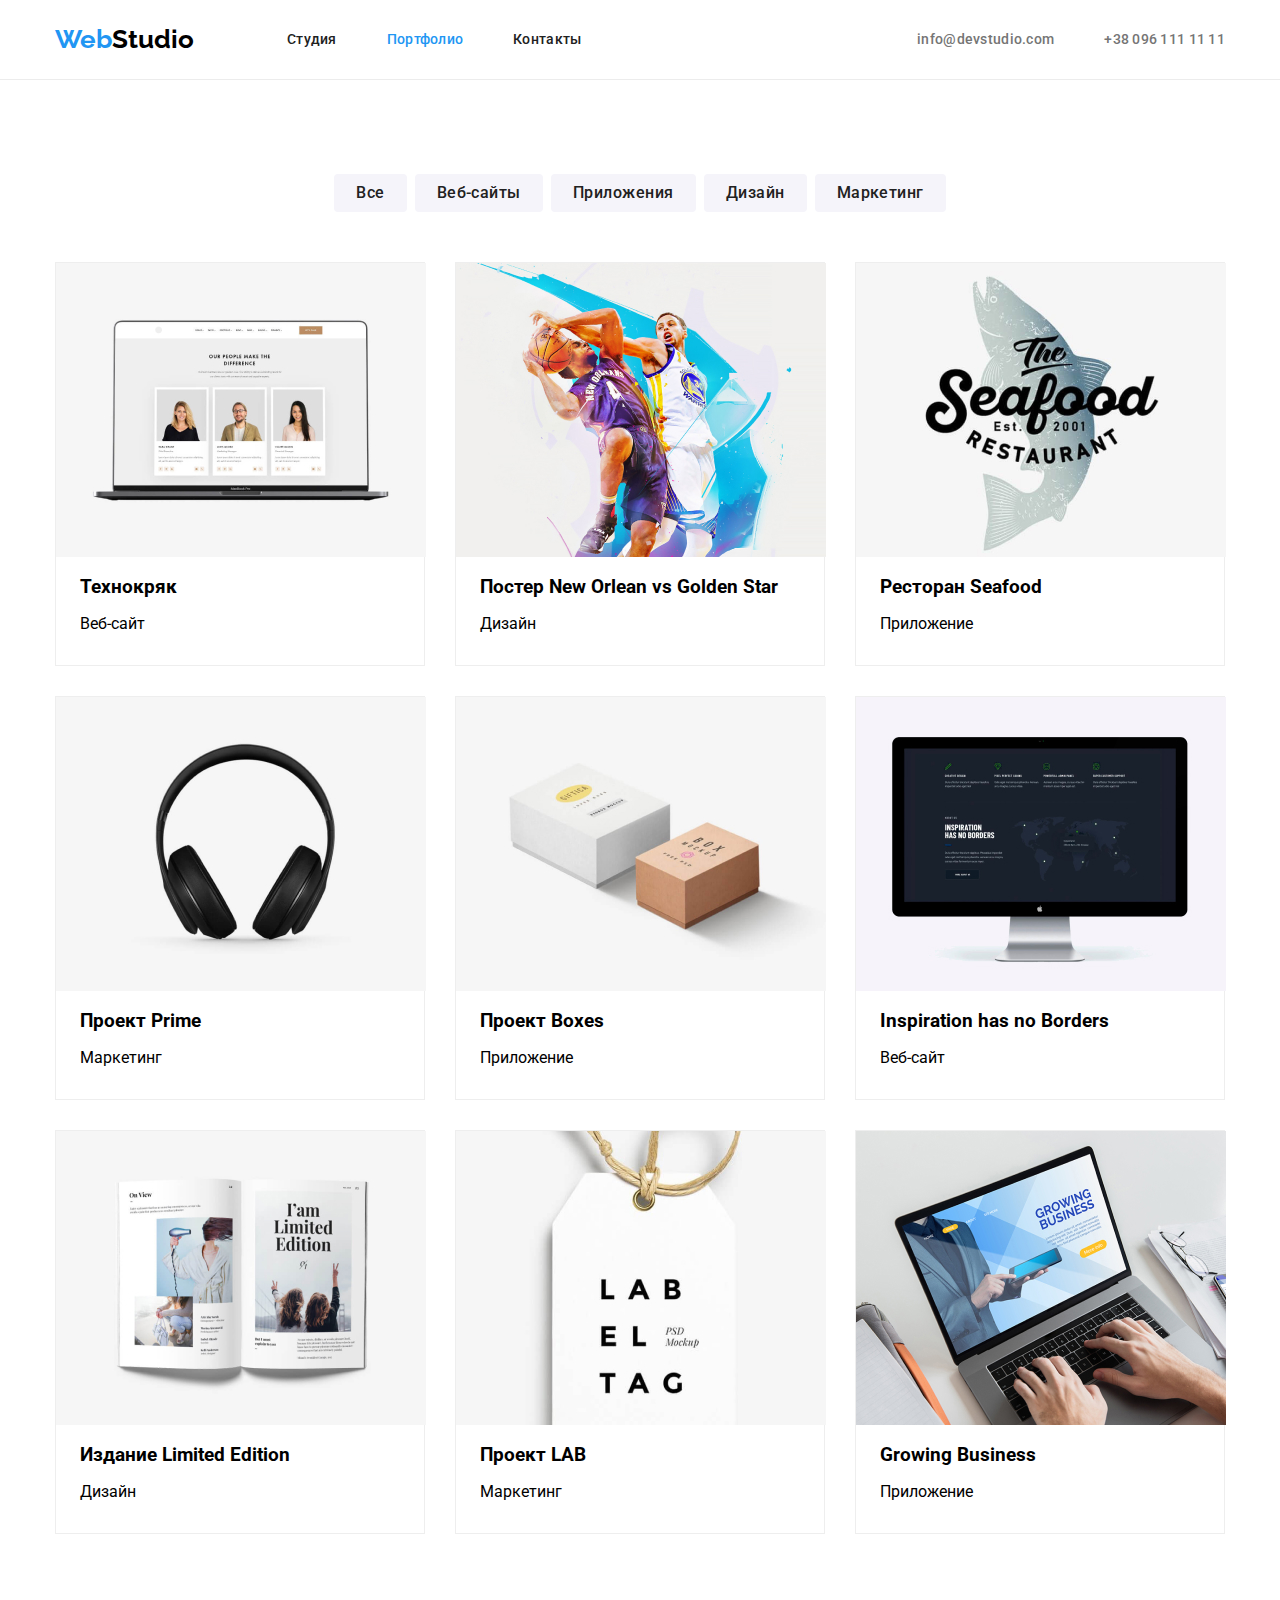
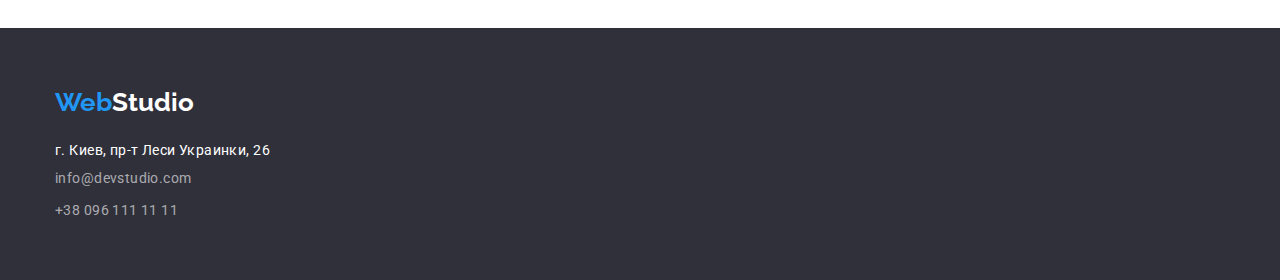
==== portfolio.html @ 2dadd62e "clone rep #3" ====
<!DOCTYPE html>
<html lang="en">
<head>
  <meta charset="UTF-8">
  <meta name="viewport" content="width=device-width, initial-scale=1.0">
  <title>WebStudio</title>
  <link rel="stylesheet" href="https://cdnjs.cloudflare.com/ajax/libs/modern-normalize/1.0.0/modern-normalize.min.css ">
  <link rel="stylesheet" href="./css/styles.css">
  <link rel="preconnect" href="https://fonts.gstatic.com">
  <link href="https://fonts.googleapis.com/css2?family=Raleway:wght@400;700&family=Roboto:wght@400;500;700;900&display=swap"
    rel="stylesheet">
</head>
<body>
<!--Шапка-->
<header class="header">
  <div class="container">
    <a lang="en" href="./index.html" class="logo"><span class="logo-web">Web</span>Studio</a>
    <nav>
      <ul class="site-nav">
        <li class="item"><a href="./index.html" class=" link-hed link">Студия</a></li>
        <li class="item"><a href="./portfolio.html" class="link active">Портфолио</a></li>
        <li class="item"><a href="./index.html" class=" link-hed link">Контакты</a></li>
      </ul>
    </nav>
    <a href="mailto:info@devstudio.com" class="link mail-link">info@devstudio.com</a>
    <a href="tel:+380961111111" class="link">+38 096 111 11 11</a>
  </div>
</header>
<main>
  <section class="product">
    <div class="container">
      <h2 class="visual-hidden">Фильтр</h2>
      <ul class="container-ul">
        <li class="container-li">
          <button type="button" class="button portfolio secondary primari">Все</button>
        </li>
        <li class="container-li">
          <button type="button" class="button portfolio secondary primari">Веб-сайты</button>
        </li>
        <li class="container-li">
          <button type="button" class="button portfolio secondary primari">Приложения</button>
        </li>
        <li class="container-li">
          <button type="button" class="button portfolio secondary primari">Дизайн</button>
        </li>
        <li class="container-li">
          <button type="button" class="button portfolio secondary primari">Маркетинг</button>
        </li>
      </ul>
    </div>
    <div class="container">
      <h2 class="visual-hidden">Проекты</h2>
        <ul class="progect">
          <li class="progect-li" >
            <img class="img" src="./images/project1.jpg" alt="Фото проекта веб-сайта" width="370">
            <div class="product-div">
              <h3 class="product-h">Технокряк</h3>
              <p class="product-p">Веб-сайт</p>
            </div>
          </li>
          <li class="progect-li" >
            <img class="img" src="./images/project2.jpg" alt="Фото проекта дизайна" width="370">
            <div class="product-div">
              <h3 class="product-h">Постер New Orlean vs Golden Star</h3>
              <p class="product-p">Дизайн</p>
            </div>
          </li>
          <li class="progect-li" >
            <img class="img" src="./images/project3.jpg" alt="Фото проекта приложения" width="370">
           <div class="product-div">
              <h3 class="product-h">Ресторан Seafood</h3>
              <p class="product-p">Приложение</p>
           </div>
          </li>
          <li class="progect-li" >
            <img class="img" src="./images/project4.jpg" alt="Фото проекта маркетинга" width="370">
            <div class="product-div">
              <h3 class="product-h">Проект Prime</h3>
              <p class="product-p">Маркетинг</p>
            </div>
          </li>
          <li class="progect-li" >
            <img class="img" src="./images/project5.jpg" alt="Фото проекта приложения" width="370">
            <div class="product-div">
              <h3 class="product-h">Проект Boxes</h3>
              <p class="product-p">Приложение</p>
            </div>
          </li>
          <li class="progect-li" >
            <img class="img" src="./images/project6.jpg" alt="Фото проекта веб-сайта" width="370">
            <div class="product-div">
              <h3 class="product-h">Inspiration has no Borders</h3>
              <p class="product-p">Веб-сайт</p>
            </div>
          </li>
          <li class="progect-li" >
            <img class="img" src="./images/project7.jpg" alt="Фото проекта дизайна" width="370">
            <div class="product-div">
              <h3 class="product-h">Издание Limited Edition</h3>
              <p class="product-p">Дизайн</p>
            </div>
          </li>
          <li class="progect-li" >
            <img class="img" src="./images/project8.jpg" alt="Фото проекта маркетинга" width="370">
            <div class="product-div">
              <h3 class="product-h">Проект LAB</h3>
              <p class="product-p">Маркетинг</p>
            </div>
          </li>
          <li class="progect-li" >
            <img class="img" src="./images/project9.jpg" alt="Фото проекта приложения" width="370">
            <div class="product-div">
              <h3 class="product-h">Growing Business</h3>
              <p class="product-p">Приложение</p>
            </div>
          </li>   
        </ul>
    </div>
  </section>
</main>
<!--Подвал-->
<footer class="footer">
  <div class="container">
    <a lang="en" href="./index.html" class="container-logo "><span class="logo-web">Web</span>Studio</a>
    <div class="adress-blok">
      <adress class="foot-adress adress-item">г. Киев, пр-т Леси Украинки, 26</adress>
      <a class="foot-link adress-item" href="mailto:info@devstudio.com">info@devstudio.com</a>
      <a class="foot-link adress-item" href="tel:+380961111111">+38 096 111 11 11</a>
    </div>
  </div>
</footer>
</body>
</html>
---- css/styles.css ----
:root {
  --primeri-text-color: #757575;
  --title-text-color: #212121;
  --accent-color: #2196f3;
  --white-color: #ffffff;
  --dark-color: #000000;
  --batton-background-color: #f5f4fa;
}
body {
  font-family: roboto;
  font-style: normal;
  font-weight: normal;
  background: var(--white-color);
  color: var(--dark-color);
}
ul,
h1,
h2,
h3,
h4,
p,
a {
  margin: 0;
  padding: 0;
  list-style: none;
  text-decoration: none;
}
.visual-hidden {
  position: absolute;
  clip: rect(0 0 0 0);
  width: 1px;
  height: 1px;
  margin: -1px;
}
.container {
  width: 1200px;
  margin: 0 auto;
  padding: 0 15px;
}

/* Шапка */
.header {
  border-bottom: 1px solid #ececec;
}
.header > .container {
  display: flex;
  align-items: center;
}
.logo {
  margin-right: 93px;
  font-family: Raleway;
  font-weight: bold;
  font-size: 26px;
  line-height: 1.1;
  color: var(--dark-color);
}
.logo-web {
  color: var(--accent-color);
}

/* Навигация */

.site-nav {
  display: flex;
}
.site-nav > .item:not(:last-child) {
  margin-right: 50px;
}
.site-nav .link:hover,
.site-nav .link:focus {
  color: var(--accent-color);
}
.link {
  display: block;
  padding: 32px 0;
  font-weight: 500;
  font-size: 14px;
  line-height: 1.1;
  letter-spacing: 0.02em;
  color: var(--primeri-text-color);
}
.link-hed {
  color: var(--title-text-color);
}

.header .link:focus,
.header .link:hover {
  color: var(--accent-color);
}
.site-nav .active {
  color: var(--accent-color);
}
.mail-link {
  margin-left: auto;
  margin-right: 50px;
}

/* Герой */

.hero {
  text-align: center;
  padding-top: 200px;
  padding-bottom: 200px;

  background-color: #2f303a;
}
.hero-title {
  margin: auto;
  margin-bottom: 30px;
  width: 696px;
  height: 120px;

  text-transform: uppercase;
  font-weight: 900;
  font-size: 44px;
  line-height: 1.3;
  text-align: center;
  letter-spacing: 0.06em;
  color: var(--white-color);
}

/* button */

.button.index {
  padding: 0;
  width: 200px;
  height: 50px;
  left: 700px;
  top: 430px;
  font-weight: bold;
  font-size: 16px;
  line-height: 1.8;
  letter-spacing: 0.06em;
  background-color: var(--accent-color);
  color: var(--white-color);
  border-radius: 4px;
  border: 0;
  /* border-color: var(--accent-color); */
  cursor: pointer;
}
.button.portfolio {
  padding: 6px 22px;
  font-weight: 500;
  font-size: 16px;
  line-height: 1.6;
  text-align: center;
  letter-spacing: 0.03em;
  color: var(--title-text-color);
  background-color: var(--batton-background-color);
  border-radius: 4px;
  border: 0;
  cursor: pointer;
}
.button.primari:hover,
.button.primari:focus {
  color: var(--white-color);
  background-color: var(--accent-color);
  border-radius: 4px;
}

/* Особенности */

.feature {
  padding-bottom: 94px;
  padding-top: 94px;
}
.feature-li {
  display: inline-block;
  width: 270px;
  height: 101px;
  left: 215px;
  top: 774px;
}
.feature .head {
  margin-bottom: 10px;
  font-weight: bold;
  font-size: 14px;
  line-height: 1.1;
  letter-spacing: 0.03em;
  text-transform: uppercase;
  color: var(--title-text-color);
}
.feature .text {
  font-size: 14px;
  line-height: 1.7;
  letter-spacing: 0.03em;
  color: var(--primeri-text-color);
}

/* Чем мы занимаемся */

.images {
  padding-bottom: 94px;
}
.image-ul {
  display: flex;
  flex-wrap: wrap;
  justify-content: space-between;
}
.image-ul > .images-li:not(:last-child) {
  margin-right: 30px;
}
.image-ul > .images-li:nth-child(3n) {
  margin-right: 0;
}
.images-title,
.team-title {
  margin-bottom: 50px;
  height: 42px;
  font-weight: bold;
  font-size: 36px;
  line-height: 1.1;
  text-align: center;
  letter-spacing: 0.03em;
  color: var(--title-text-color);
}
.img {
  display: block;
}

/* Наша команда */

.team {
  padding-top: 94px;
  padding-bottom: 94px;
  background-color: var(--batton-background-color);
}
.team-ul {
  display: flex;
  flex-wrap: wrap;
  justify-content: space-between;
}
.team-ul > .time-list:not(:last-child) {
  margin-right: 30px;
}
.team-ul > .time-list:nth-child(4n) {
  margin-right: 0;
}
.time-list {
  height: 368px;
  text-align: center;
  background-color: #ffffff;
  border-radius: 0px 0px 4px 4px;
}
.head {
  display: block;
  margin-top: 30px;
  margin-bottom: 10px;
}
.team .head {
  font-weight: 500;
  font-size: 16px;
  line-height: 1.2;
  /* text-align: center; */
  letter-spacing: 0.03em;
  color: var(--title-text-color);
}
.team .text {
  font-size: 16px;
  line-height: 1.18;
  /* text-align: center; */
  letter-spacing: 0.03em;
  color: var(--primeri-text-color);
}

/* Подвал */

.footer {
  padding-top: 60px;
  padding-bottom: 60px;
  background-color: #2f303a;
}
.container-logo {
  display: block;
  width: 145px;
  height: 31px;
  margin-bottom: 20px;
  font-family: Raleway;
  font-weight: bold;
  font-size: 26px;
  line-height: 1.1;
  color: var(--white-color);
}
.adress-blok {
  display: flex;
  flex-direction: column;
  width: 231px;
  height: 81px;
}
.adress-item {
  display: block;
  min-height: 23px;
}
.adress-blok > .adress-item:not(:last-child) {
  margin-bottom: 9px;
}
.foot-adress {
  font-size: 14px;
  line-height: 1.7;
  letter-spacing: 0.03em;
  color: var(--white-color);
}
.foot-link {
  font-weight: normal;
  font-style: normal;
  font-size: 14px;
  line-height: 1.1;
  letter-spacing: 0.03em;
  color: rgba(255, 255, 255, 0.6);
}
.footer .foot-link:hover,
.footer .foot-link:focus {
  color: var(--accent-color);
}

/* Фильтра */

.container-ul {
  display: flex;
  flex-wrap: wrap;
  justify-content: center;
  padding-bottom: 50px;
}
.container-ul > .container-li:not(:last-child) {
  margin-right: 8px;
}
.container-ul > .container-li:nth-child(5n) {
  margin-right: 0;
}

/* Проекты */

.product {
  padding-top: 94px;
  padding-bottom: 94px;
}
.progect {
  display: flex;
  flex-wrap: wrap;
  /* margin-right: -30px;
  margin-bottom: -30px; */
}
.progect-li {
  margin-right: 30px;
  margin-bottom: 30px;
  flex-basis: calc(100% / 3 - 60px);
  box-sizing: border-box;
  width: 370px;
  height: 404px;
  left: 215px;
  top: 330px;
  background: #ffffff;
  border: 1px solid #eeeeee;
}
.progect-li:nth-child(3n) {
  margin-right: 0;
}
.progect-li:nth-last-child(-n + 3) {
  margin-bottom: 0;
}
.progect .head {
  font-weight: bold;
  font-size: 18px;
  line-height: 2;
  letter-spacing: 0.06em;
  color: var(--title-text-color);
}
.progect .text {
  font-size: 16px;
  line-height: 1.8;
  letter-spacing: 0.03em;
  color: var(--primeri-text-color);
}
.product-div {
  padding-top: 20px;
  padding-left: 24px;
  padding-right: 24px;
  padding-bottom: 20px;
}
.product-h {
  width: 322px;
  height: 38px;
}
.product-p {
  width: 322px;
  height: 32px;
}
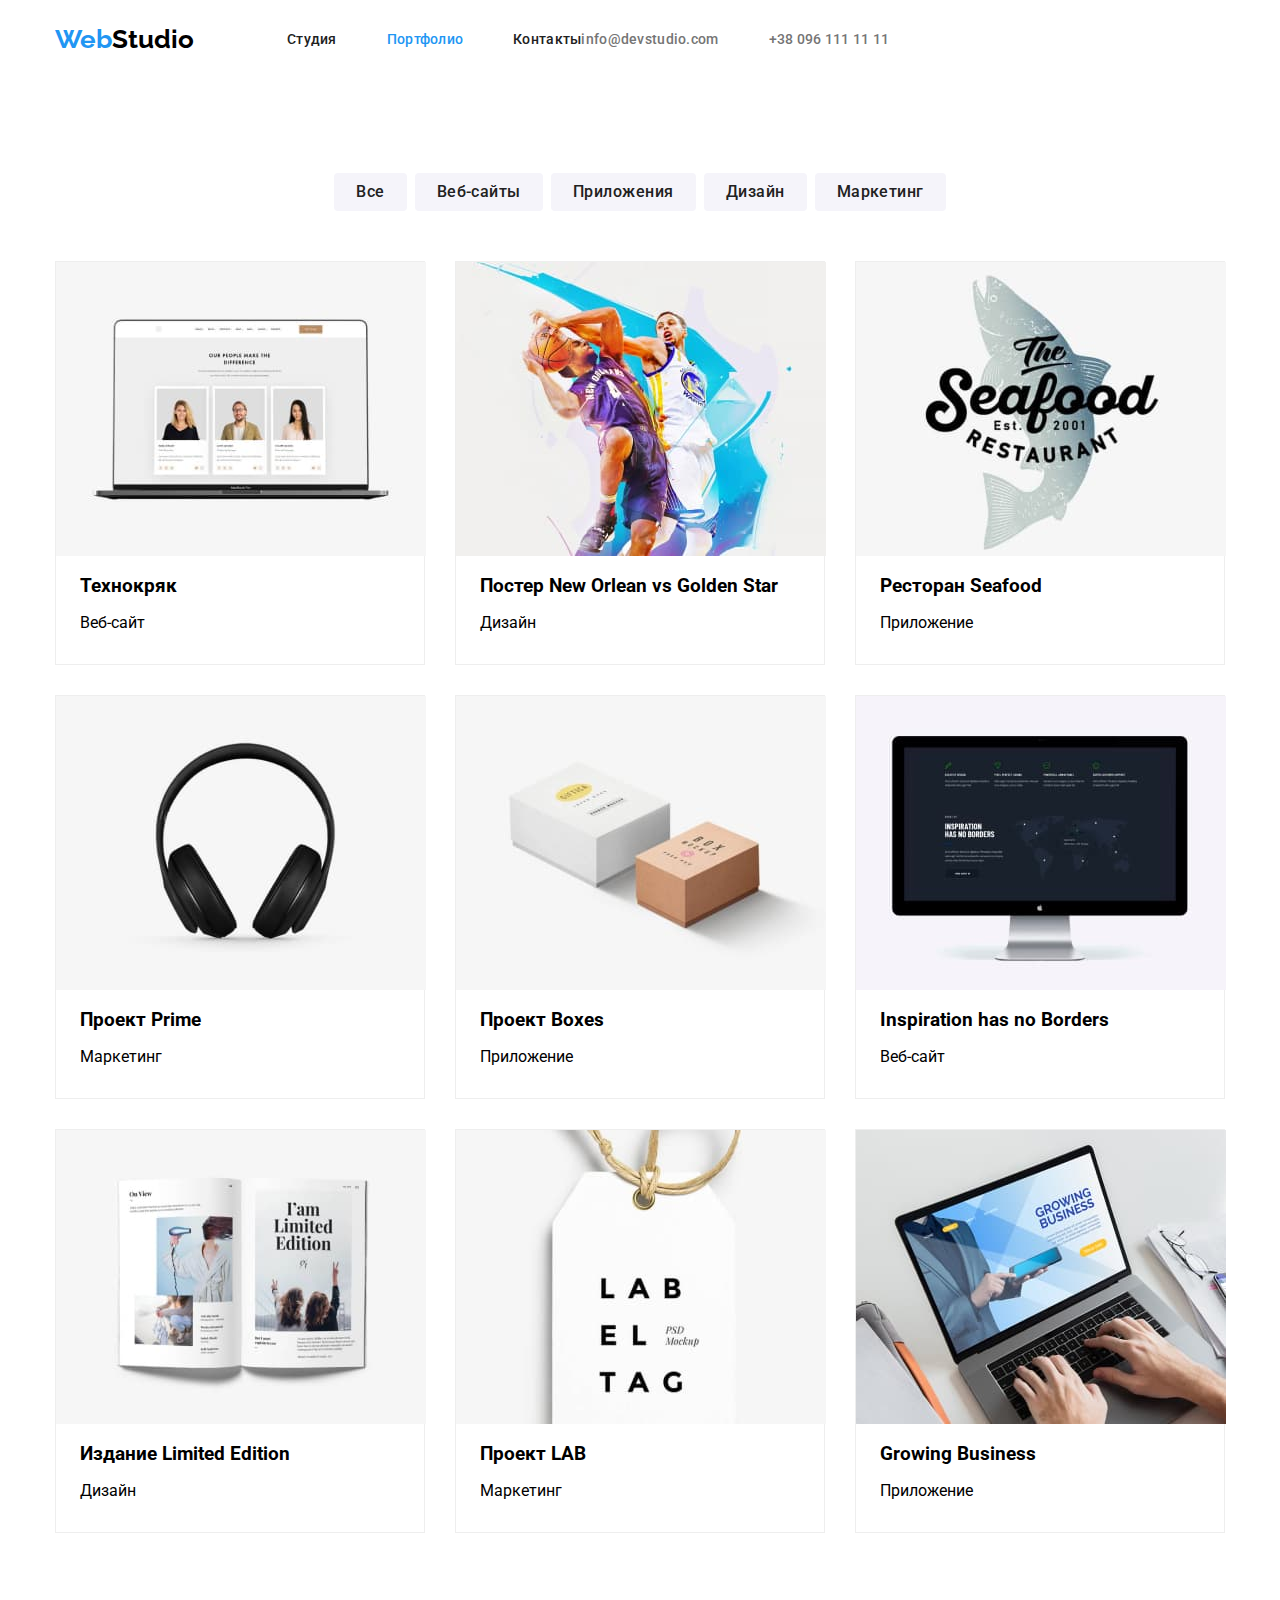
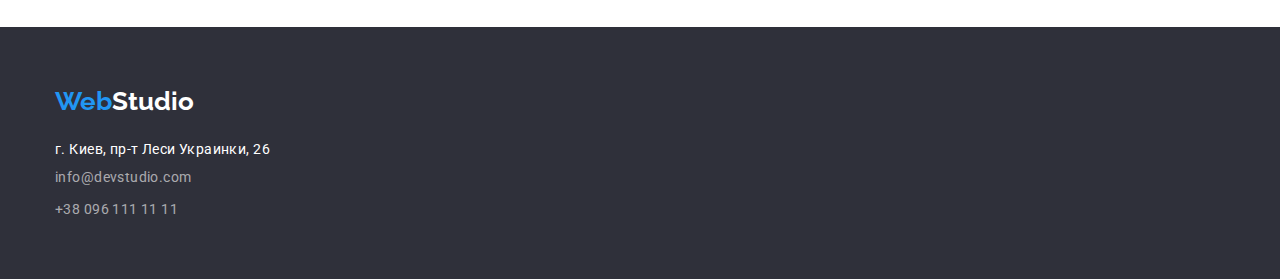
==== commit be37f6f5: "verstka 21;29 24-12" ====
--- a/portfolio.html
+++ b/portfolio.html
@@ -51,63 +51,63 @@
     <div class="container">
       <h2 class="visual-hidden">Проекты</h2>
         <ul class="progect">
-          <li class="progect-li" >
+          <li tabindex="0" class="progect-li" >
             <img class="img" src="./images/project1.jpg" alt="Фото проекта веб-сайта" width="370">
             <div class="product-div">
               <h3 class="product-h">Технокряк</h3>
               <p class="product-p">Веб-сайт</p>
             </div>
           </li>
-          <li class="progect-li" >
+          <li tabindex="0" class="progect-li" >
             <img class="img" src="./images/project2.jpg" alt="Фото проекта дизайна" width="370">
             <div class="product-div">
               <h3 class="product-h">Постер New Orlean vs Golden Star</h3>
               <p class="product-p">Дизайн</p>
             </div>
           </li>
-          <li class="progect-li" >
+          <li tabindex="0" class="progect-li" >
             <img class="img" src="./images/project3.jpg" alt="Фото проекта приложения" width="370">
            <div class="product-div">
               <h3 class="product-h">Ресторан Seafood</h3>
               <p class="product-p">Приложение</p>
            </div>
           </li>
-          <li class="progect-li" >
+          <li tabindex="0" class="progect-li" >
             <img class="img" src="./images/project4.jpg" alt="Фото проекта маркетинга" width="370">
             <div class="product-div">
               <h3 class="product-h">Проект Prime</h3>
               <p class="product-p">Маркетинг</p>
             </div>
           </li>
-          <li class="progect-li" >
+          <li tabindex="0" class="progect-li" >
             <img class="img" src="./images/project5.jpg" alt="Фото проекта приложения" width="370">
             <div class="product-div">
               <h3 class="product-h">Проект Boxes</h3>
               <p class="product-p">Приложение</p>
             </div>
           </li>
-          <li class="progect-li" >
+          <li tabindex="0" class="progect-li" >
             <img class="img" src="./images/project6.jpg" alt="Фото проекта веб-сайта" width="370">
             <div class="product-div">
               <h3 class="product-h">Inspiration has no Borders</h3>
               <p class="product-p">Веб-сайт</p>
             </div>
           </li>
-          <li class="progect-li" >
+          <li tabindex="0" class="progect-li" >
             <img class="img" src="./images/project7.jpg" alt="Фото проекта дизайна" width="370">
             <div class="product-div">
               <h3 class="product-h">Издание Limited Edition</h3>
               <p class="product-p">Дизайн</p>
             </div>
           </li>
-          <li class="progect-li" >
+          <li tabindex="0" class="progect-li" >
             <img class="img" src="./images/project8.jpg" alt="Фото проекта маркетинга" width="370">
             <div class="product-div">
               <h3 class="product-h">Проект LAB</h3>
               <p class="product-p">Маркетинг</p>
             </div>
           </li>
-          <li class="progect-li" >
+          <li tabindex="0" class="progect-li" >
             <img class="img" src="./images/project9.jpg" alt="Фото проекта приложения" width="370">
             <div class="product-div">
               <h3 class="product-h">Growing Business</h3>
--- a/css/styles.css
+++ b/css/styles.css
@@ -40,7 +40,7 @@
 
 /* Шапка */
 .header {
-  border-bottom: 1px solid #ececec;
+  /* border-bottom: 1px solid #ececec; */
 }
 .header > .container {
   display: flex;
@@ -82,7 +82,6 @@
 .link-hed {
   color: var(--title-text-color);
 }
-
 .header .link:focus,
 .header .link:hover {
   color: var(--accent-color);
@@ -91,9 +90,46 @@
   color: var(--accent-color);
 }
 .mail-link {
+  /* margin-left: auto; */
+  margin-right: 50px;
+}
+.mail-svg {
+  display: block;
+  width: 16px;
+  height: 12px;
+  margin-right: 10px;
   margin-left: auto;
-  margin-right: 50px;
-}
+  fill: currentColor;
+}
+.tel-svg {
+  display: block;
+  width: 10px;
+  height: 16px;
+  margin-right: 10px;
+  fill: currentColor;
+}
+/* .mail-svg::before {
+  content: "";
+  display: inline-block;
+  height: 12px;
+  width: 16px;
+  margin-right: 10px;
+  margin-bottom: -1px;
+  background-repeat: no-repeat;
+  background-position: center;
+  background-image: url(../images/mail.svg);
+}
+.tel-svg::before {
+  content: "";
+  display: inline-block;
+  height: 16px;
+  width: 10px;
+  margin-right: 10px;
+  margin-bottom: -2px;
+  background-repeat: no-repeat;
+  background-position: center;
+  background-image: url(../images/smartphone.svg);
+} */
 
 /* Герой */
 
@@ -101,8 +137,15 @@
   text-align: center;
   padding-top: 200px;
   padding-bottom: 200px;
-
-  background-color: #2f303a;
+  background-size: 1600px 600px;
+  background-repeat: no-repeat;
+  background-position: center;
+  background-image: linear-gradient(
+      to right,
+      rgba(47, 48, 58, 0.4),
+      rgba(47, 48, 58, 0.4)
+    ),
+    url(../images/hover.jpg);
 }
 .hero-title {
   margin: auto;
@@ -164,14 +207,15 @@
   padding-bottom: 94px;
   padding-top: 94px;
 }
-.feature-li {
-  display: inline-block;
-  width: 270px;
-  height: 101px;
-  left: 215px;
-  top: 774px;
-}
-.feature .head {
+.feature-ul {
+  display: flex;
+}
+.feature-li:not(:last-child) {
+  margin-right: 30px;
+}
+.feature-head {
+  display: block;
+  height: 16px;
   margin-bottom: 10px;
   font-weight: bold;
   font-size: 14px;
@@ -180,12 +224,23 @@
   text-transform: uppercase;
   color: var(--title-text-color);
 }
-.feature .text {
+.feature-text {
+  display: block;
+  height: 75px;
   font-size: 14px;
   line-height: 1.7;
   letter-spacing: 0.03em;
   color: var(--primeri-text-color);
 }
+.feature-svg {
+  display: block;
+  width: 270px;
+  height: 120px;
+  padding: 25px 100px;
+  margin-bottom: 30px;
+  border-radius: 4px;
+  background: var(--batton-background-color);
+}
 
 /* Чем мы занимаемся */
 
@@ -203,6 +258,7 @@
 .image-ul > .images-li:nth-child(3n) {
   margin-right: 0;
 }
+.client-title,
 .images-title,
 .team-title {
   margin-bottom: 50px;
@@ -223,7 +279,14 @@
 .team {
   padding-top: 94px;
   padding-bottom: 94px;
-  background-color: var(--batton-background-color);
+  background-size: 1600px 648px;
+  background-repeat: no-repeat;
+  background-position: center;
+  background-image: linear-gradient(
+    to right,
+    var(--batton-background-color),
+    var(--batton-background-color)
+  );
 }
 .team-ul {
   display: flex;
@@ -241,6 +304,8 @@
   text-align: center;
   background-color: #ffffff;
   border-radius: 0px 0px 4px 4px;
+  box-shadow: 0px 1px 3px rgba(0, 0, 0, 0.12), 0px 1px 1px rgba(0, 0, 0, 0.14),
+    0px 2px 1px rgba(0, 0, 0, 0.2);
 }
 .head {
   display: block;
@@ -268,8 +333,12 @@
 .footer {
   padding-top: 60px;
   padding-bottom: 60px;
-  background-color: #2f303a;
-}
+  background-size: 1600px 600px;
+  background-repeat: no-repeat;
+  background-position: center;
+  background-image: linear-gradient(to right, #2f303a, #2f303a);
+}
+
 .container-logo {
   display: block;
   width: 145px;
@@ -358,6 +427,13 @@
 .progect-li:nth-last-child(-n + 3) {
   margin-bottom: 0;
 }
+.progect-li:hover,
+.progect-li:focus {
+  border: 1px solid #eeeeee;
+
+  box-shadow: 0px 1px 1px rgba(0, 0, 0, 0.12), 0px 4px 4px rgba(0, 0, 0, 0.06),
+    1px 4px 6px rgba(0, 0, 0, 0.16);
+}
 .progect .head {
   font-weight: bold;
   font-size: 18px;
@@ -385,3 +461,39 @@
   width: 322px;
   height: 32px;
 }
+
+/* Постоянные клиенты  */
+
+.client {
+  padding-top: 94px;
+  padding-bottom: 94px;
+}
+.client-title {
+  margin-bottom: 50px;
+}
+.client-ul {
+  display: flex;
+  flex-direction: row;
+}
+.client-li:not(:last-child) {
+  margin-right: 30px;
+}
+.client-button {
+  display: flex;
+  width: 170px;
+  height: 90px;
+  padding: 20px 45px;
+  color: #afb1b8;
+  background-color: transparent;
+  border: 1px solid #afb1b8;
+  border-radius: 4px;
+  cursor: pointer;
+}
+.client-button:hover,
+.client-button:focus {
+  color: var(--accent-color);
+  border-color: var(--accent-color);
+}
+.client-svg {
+  fill: currentColor;
+}
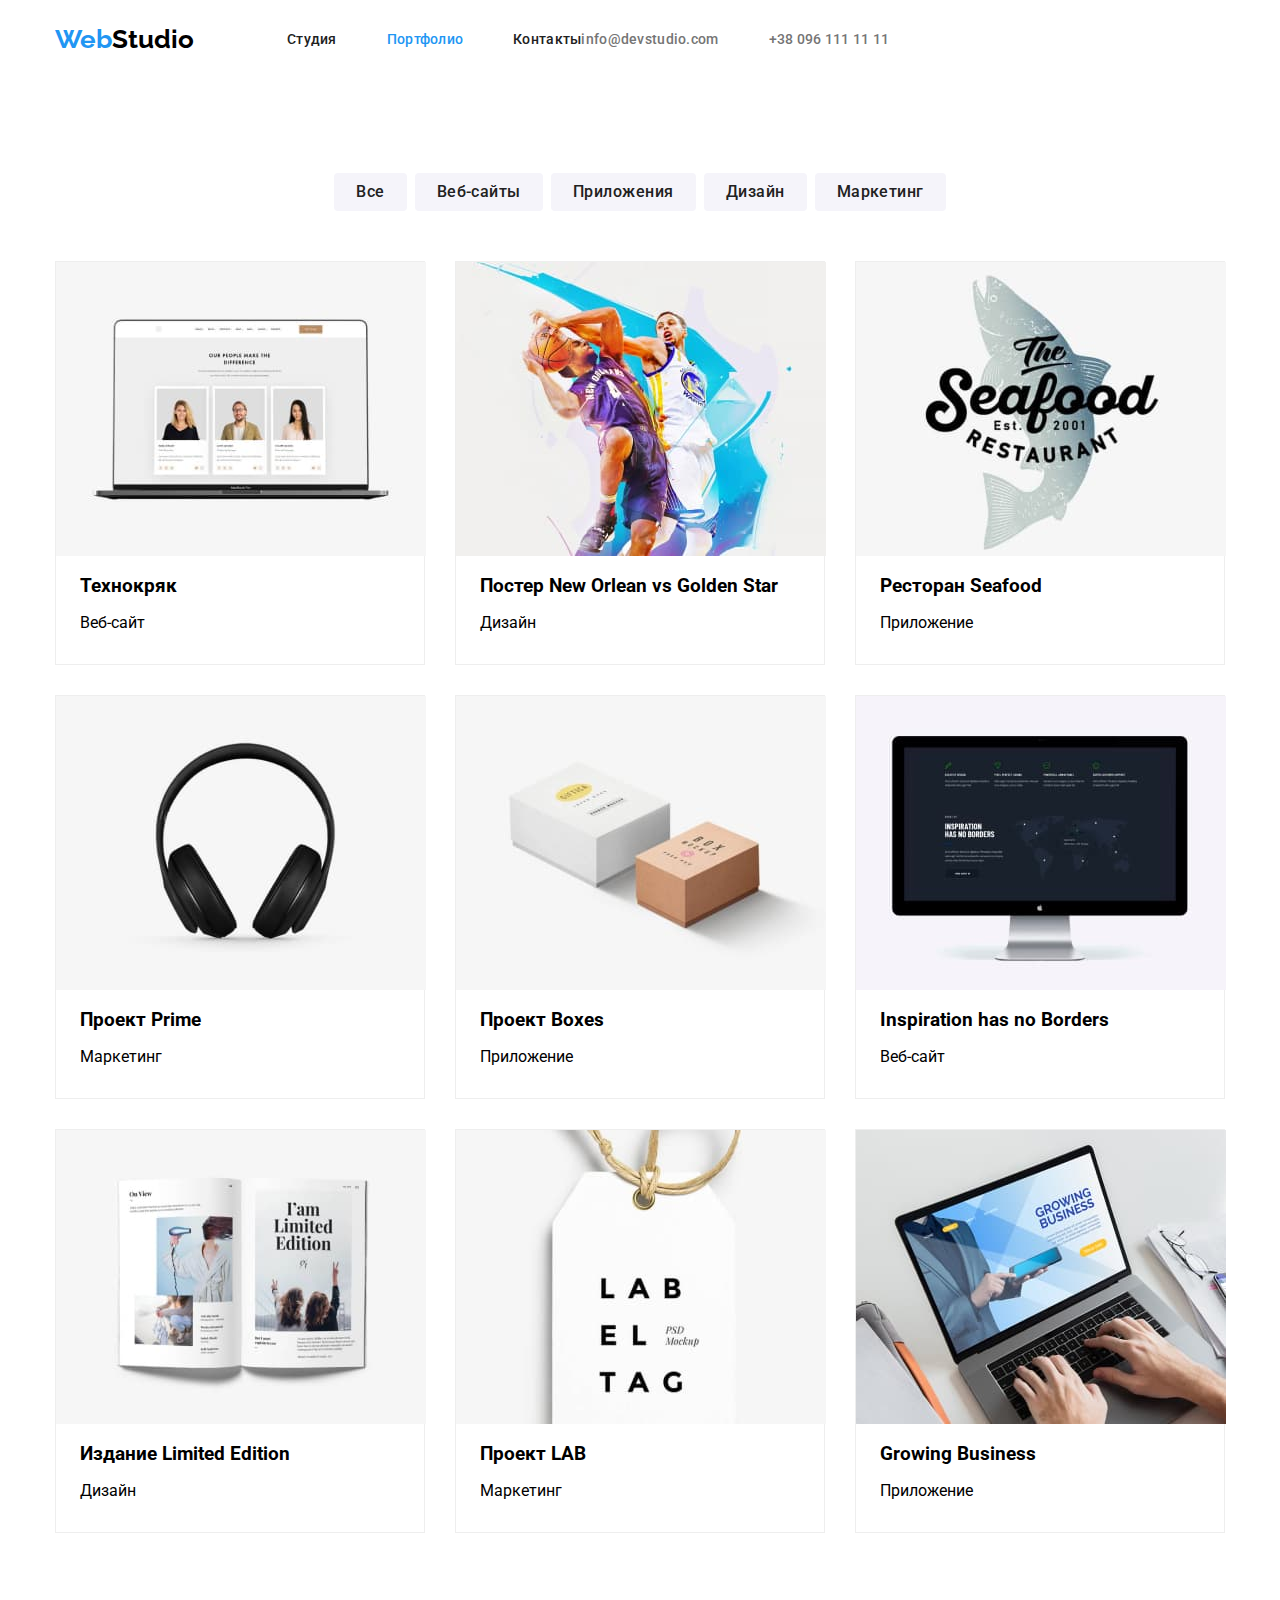
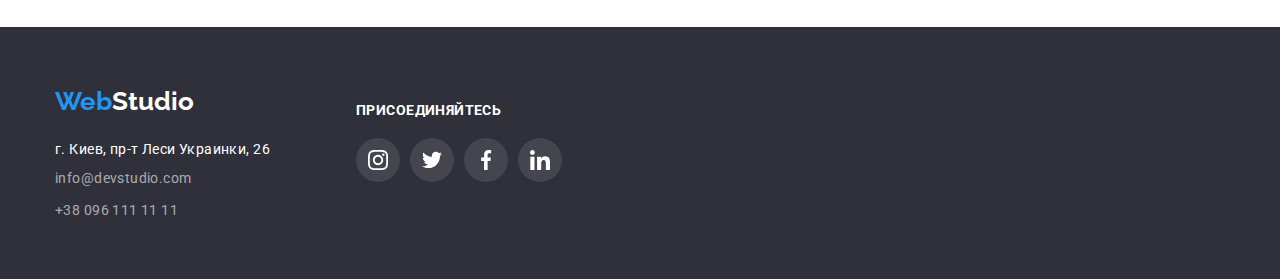
==== commit 58d17cf6: "verstca 25-12" ====
--- a/portfolio.html
+++ b/portfolio.html
@@ -121,12 +121,39 @@
 <!--Подвал-->
 <footer class="footer">
   <div class="container">
-    <a lang="en" href="./index.html" class="container-logo "><span class="logo-web">Web</span>Studio</a>
-    <div class="adress-blok">
-      <adress class="foot-adress adress-item">г. Киев, пр-т Леси Украинки, 26</adress>
-      <a class="foot-link adress-item" href="mailto:info@devstudio.com">info@devstudio.com</a>
-      <a class="foot-link adress-item" href="tel:+380961111111">+38 096 111 11 11</a>
-    </div>
+    <ul class="footer-ul">
+      <li class="futer-adress-li">
+        <a lang="en" href="./index.html" class="container-logo "><span class="logo-web">Web</span>Studio</a>
+        <div class="footer-div">
+          <adress class="foot-adress adress-item">г. Киев, пр-т Леси Украинки, 26</adress>
+          <a class="foot-link adress-item" href="mailto:info@devstudio.com">info@devstudio.com</a>
+          <a class="foot-link adress-item" href="tel:+380961111111">+38 096 111 11 11</a>
+        </div>
+      </li>
+      <li class="footer-li">
+        <h4 class="footer-h">присоединяйтесь</h4>
+        <button class="footer-button">
+          <svg class="footer-svg">
+            <use href="./images/sprite.svg#icon-instagram"></use>
+          </svg>
+        </button>
+        <button class="footer-button">
+          <svg class="footer-svg">
+            <use href="./images/sprite.svg#icon-twitter"></use>
+          </svg>
+        </button>
+        <button class="footer-button">
+          <svg class="footer-svg">
+            <use href="./images/sprite.svg#icon-facebook"></use>
+          </svg>
+        </button>
+        <button class="footer-button">
+          <svg class="footer-svg">
+            <use href="./images/sprite.svg#icon-linkedin"></use>
+          </svg>
+        </button>
+      </li>
+    </ul>
   </div>
 </footer>
 </body>
--- a/css/styles.css
+++ b/css/styles.css
@@ -5,6 +5,7 @@
   --white-color: #ffffff;
   --dark-color: #000000;
   --batton-background-color: #f5f4fa;
+  --social-link-button: #afb1b8;
 }
 body {
   font-family: roboto;
@@ -279,7 +280,7 @@
 .team {
   padding-top: 94px;
   padding-bottom: 94px;
-  background-size: 1600px 648px;
+  background-size: 1600px 708px;
   background-repeat: no-repeat;
   background-position: center;
   background-image: linear-gradient(
@@ -300,7 +301,7 @@
   margin-right: 0;
 }
 .time-list {
-  height: 368px;
+  height: 428px;
   text-align: center;
   background-color: #ffffff;
   border-radius: 0px 0px 4px 4px;
@@ -327,60 +328,34 @@
   letter-spacing: 0.03em;
   color: var(--primeri-text-color);
 }
-
+.team-div {
+  display: flex;
+  flex-direction: row;
+  justify-content: center;
+  padding-top: 16px;
+}
+
+.team-button {
+  display: flex;
+  padding: 0;
+  border: none;
+  width: 44px;
+  height: 44px;
+  padding: 12px;
+  cursor: pointer;
+  border-radius: 50%;
+  fill: var(--social-link-button);
+  background-color: transparent;
+}
+.team-button:not(:last-child) {
+  margin-right: 10px;
+}
+.team-button:hover,
+.team-button:focus {
+  fill: var(--white-color);
+  background-color: var(--accent-color);
+}
 /* Подвал */
-
-.footer {
-  padding-top: 60px;
-  padding-bottom: 60px;
-  background-size: 1600px 600px;
-  background-repeat: no-repeat;
-  background-position: center;
-  background-image: linear-gradient(to right, #2f303a, #2f303a);
-}
-
-.container-logo {
-  display: block;
-  width: 145px;
-  height: 31px;
-  margin-bottom: 20px;
-  font-family: Raleway;
-  font-weight: bold;
-  font-size: 26px;
-  line-height: 1.1;
-  color: var(--white-color);
-}
-.adress-blok {
-  display: flex;
-  flex-direction: column;
-  width: 231px;
-  height: 81px;
-}
-.adress-item {
-  display: block;
-  min-height: 23px;
-}
-.adress-blok > .adress-item:not(:last-child) {
-  margin-bottom: 9px;
-}
-.foot-adress {
-  font-size: 14px;
-  line-height: 1.7;
-  letter-spacing: 0.03em;
-  color: var(--white-color);
-}
-.foot-link {
-  font-weight: normal;
-  font-style: normal;
-  font-size: 14px;
-  line-height: 1.1;
-  letter-spacing: 0.03em;
-  color: rgba(255, 255, 255, 0.6);
-}
-.footer .foot-link:hover,
-.footer .foot-link:focus {
-  color: var(--accent-color);
-}
 
 /* Фильтра */
 
@@ -406,8 +381,6 @@
 .progect {
   display: flex;
   flex-wrap: wrap;
-  /* margin-right: -30px;
-  margin-bottom: -30px; */
 }
 .progect-li {
   margin-right: 30px;
@@ -497,3 +470,102 @@
 .client-svg {
   fill: currentColor;
 }
+
+/* FOOOTER */
+
+.footer {
+  padding-top: 60px;
+  padding-bottom: 60px;
+  background-size: 1600px;
+  background-repeat: no-repeat;
+  background-position: center;
+  background-image: linear-gradient(to right, #2f303a, #2f303a);
+}
+.container-logo {
+  display: block;
+  width: 145px;
+  height: 31px;
+  margin-bottom: 20px;
+  font-family: Raleway;
+  font-weight: bold;
+  font-size: 26px;
+  line-height: 1.1;
+  color: var(--white-color);
+}
+.footer-div {
+  width: 231px;
+  height: 81px;
+}
+.adress-item {
+  display: block;
+  min-height: 23px;
+}
+.adress-item:not(:last-child) {
+  margin-bottom: 9px;
+}
+.foot-link {
+  font-weight: normal;
+  font-style: normal;
+  font-size: 14px;
+  line-height: 1.1;
+  letter-spacing: 0.03em;
+  color: rgba(255, 255, 255, 0.6);
+}
+.footer .foot-link:hover,
+.footer .foot-link:focus {
+  color: var(--accent-color);
+}
+.foot-adress {
+  font-size: 14px;
+  line-height: 1.7;
+  letter-spacing: 0.03em;
+  color: var(--white-color);
+}
+.footer-h {
+  padding-right: 40px;
+  padding-bottom: 20px;
+  font-style: normal;
+  font-weight: bold;
+  font-size: 14px;
+  line-height: 16px;
+  letter-spacing: 0.03em;
+  text-transform: uppercase;
+  color: #ffffff;
+}
+.footer-div {
+  width: 231px;
+  height: 81px;
+}
+.footer-ul {
+  display: flex;
+}
+.footer-li {
+  display: flex;
+  flex-direction: row;
+  flex-wrap: wrap;
+  width: 206px;
+  height: 80px;
+  margin-top: 15px;
+}
+.futer-adress-li {
+  margin-right: 70px;
+}
+.footer-button {
+  display: flex;
+  padding: 0;
+  border: none;
+  width: 44px;
+  height: 44px;
+  padding: 12px;
+  cursor: pointer;
+  border-radius: 50%;
+  fill: var(--white-color);
+  background-color: rgba(255, 255, 255, 0.1);
+}
+.footer-button:not(:last-child) {
+  margin-right: 10px;
+}
+.footer-button:hover,
+.footer-button:focus {
+  background-color: var(--accent-color);
+}
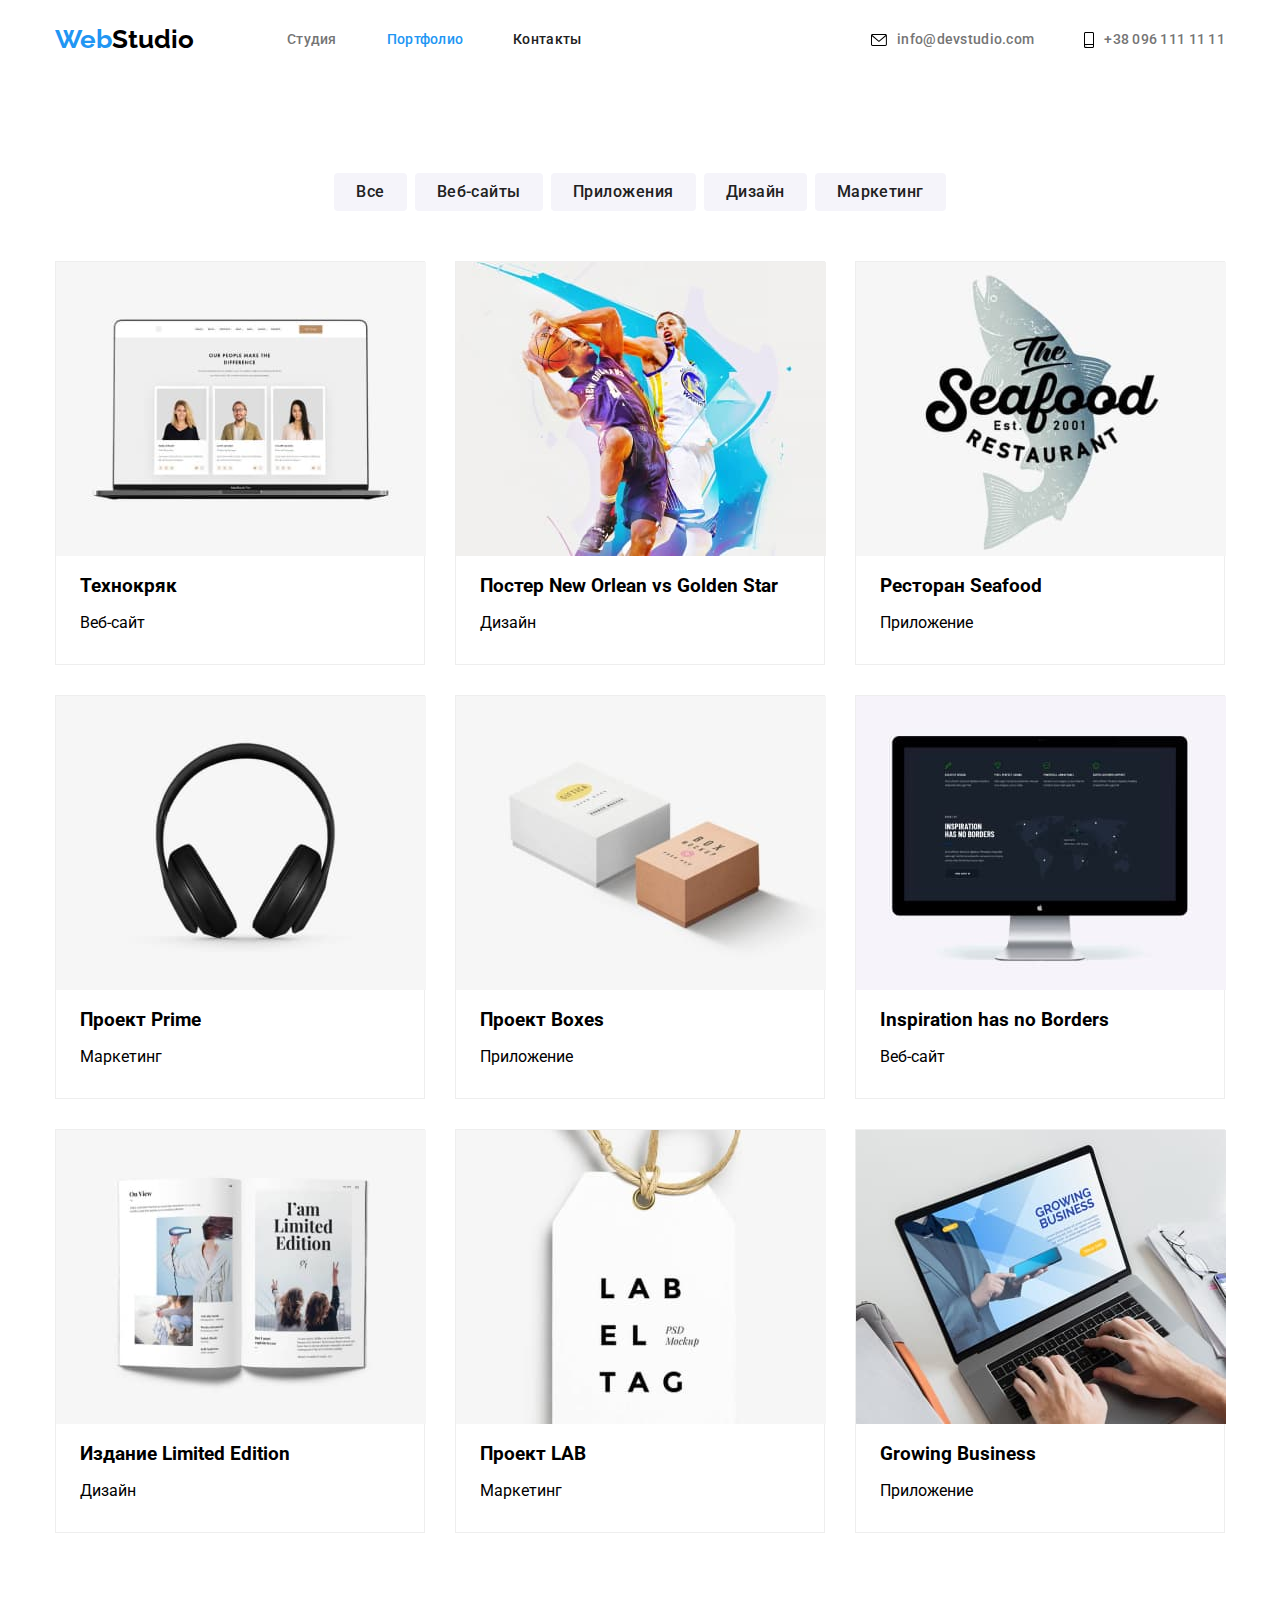
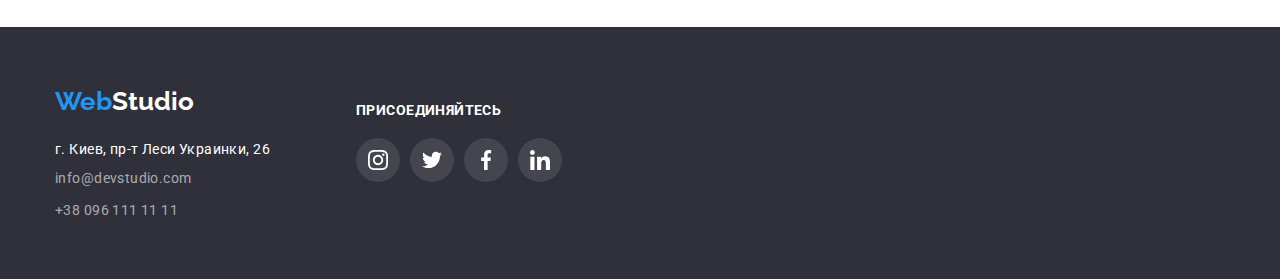
==== commit 1a50fe4a: "madifi and cliar code" ====
--- a/portfolio.html
+++ b/portfolio.html
@@ -11,18 +11,23 @@
     rel="stylesheet">
 </head>
 <body>
-<!--Шапка-->
 <header class="header">
   <div class="container">
     <a lang="en" href="./index.html" class="logo"><span class="logo-web">Web</span>Studio</a>
     <nav>
       <ul class="site-nav">
-        <li class="item"><a href="./index.html" class=" link-hed link">Студия</a></li>
-        <li class="item"><a href="./portfolio.html" class="link active">Портфолио</a></li>
-        <li class="item"><a href="./index.html" class=" link-hed link">Контакты</a></li>
+        <li class="item"><a href="./index.html" class="link ">Студия</a></li>
+        <li class="item"><a href="./portfolio.html" class="link-hed link active">Портфолио</a></li>
+        <li class="item"><a href="./index.html" class="link-hed link">Контакты</a></li>
       </ul>
     </nav>
+    <svg class="mail-svg">
+      <use href="./images/sprite.svg#icon-mail"></use>
+    </svg>
     <a href="mailto:info@devstudio.com" class="link mail-link">info@devstudio.com</a>
+    <svg class="tel-svg">
+      <use href="./images/sprite.svg#icon-smartphone"></use>
+    </svg>
     <a href="tel:+380961111111" class="link">+38 096 111 11 11</a>
   </div>
 </header>
@@ -118,7 +123,6 @@
     </div>
   </section>
 </main>
-<!--Подвал-->
 <footer class="footer">
   <div class="container">
     <ul class="footer-ul">
--- a/css/styles.css
+++ b/css/styles.css
@@ -40,9 +40,9 @@
 }
 
 /* Шапка */
-.header {
-  /* border-bottom: 1px solid #ececec; */
-}
+/* .header {
+  border-bottom: 1px solid #ececec;
+} */
 .header > .container {
   display: flex;
   align-items: center;
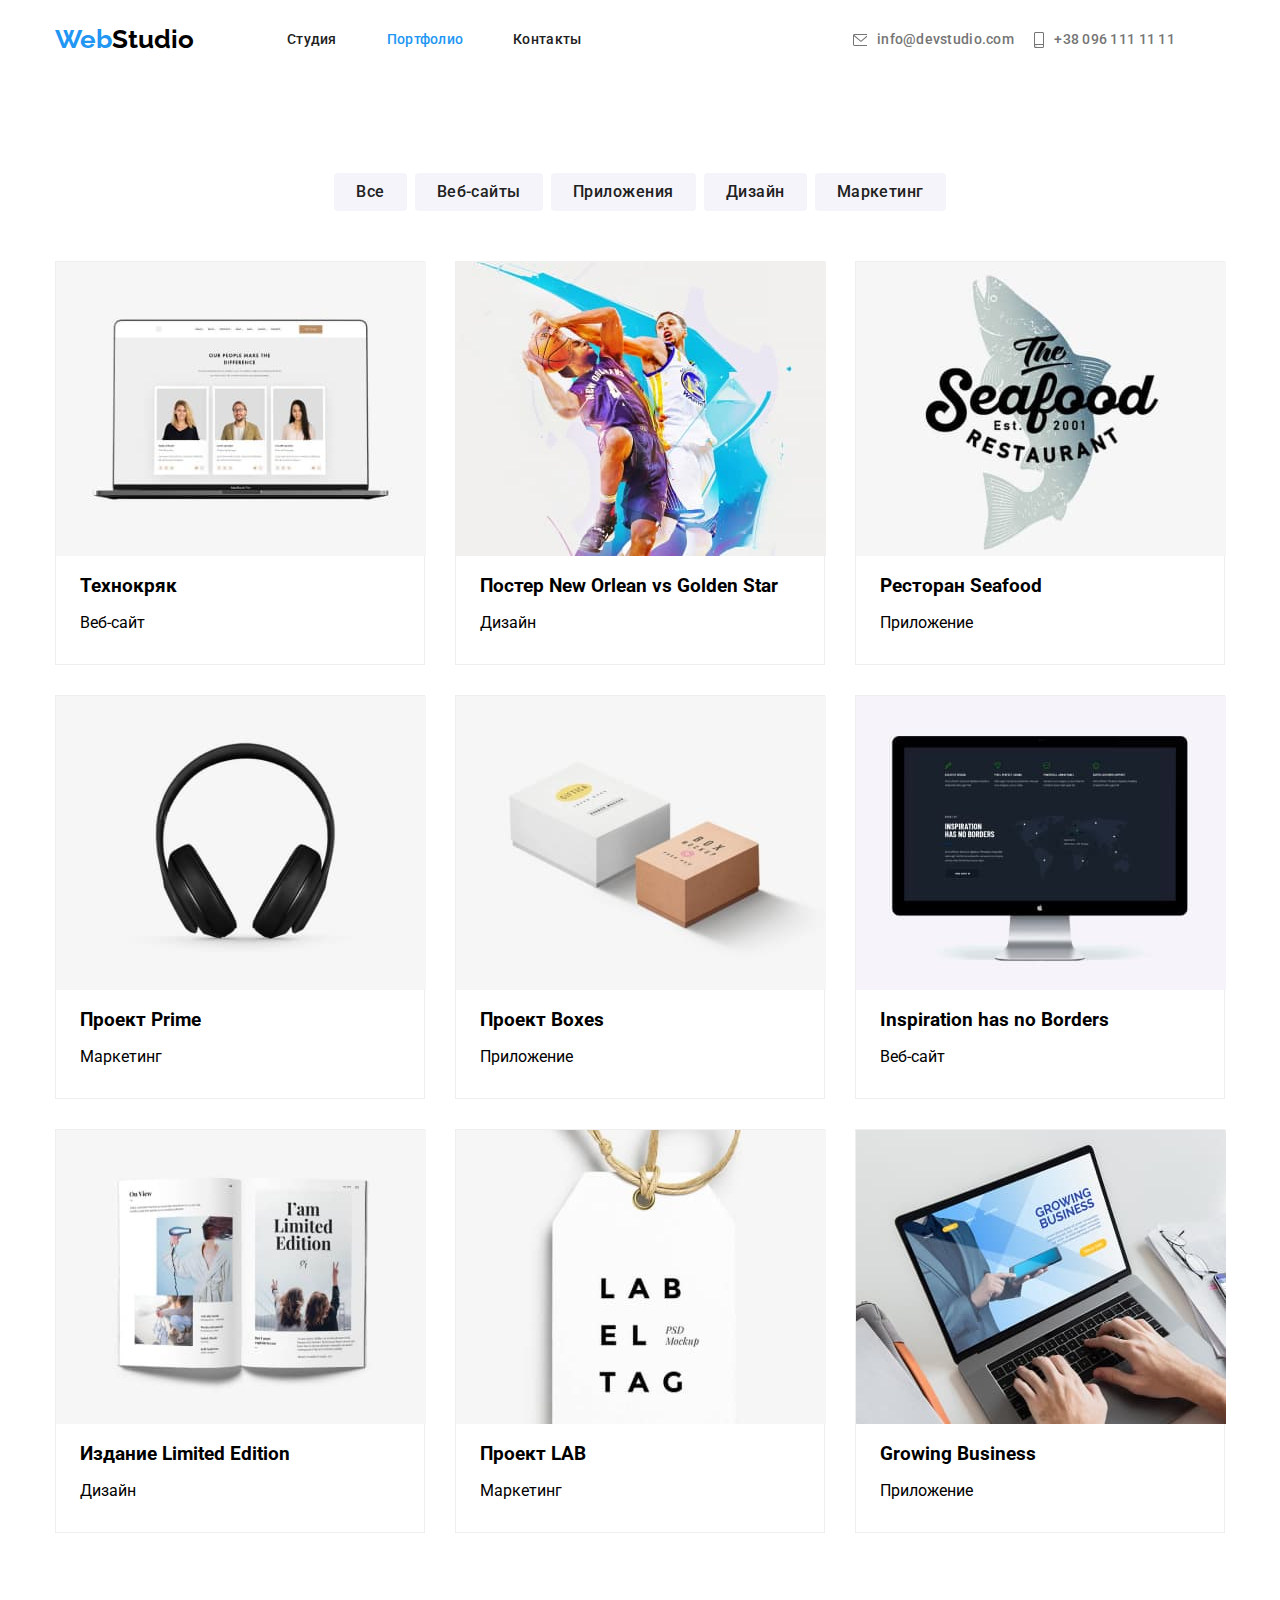
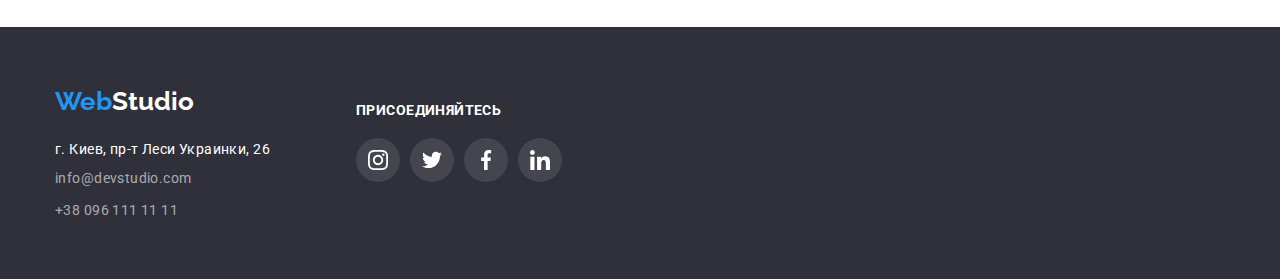
==== commit 6fce83b5: "dz compleate" ====
--- a/portfolio.html
+++ b/portfolio.html
@@ -17,18 +17,24 @@
     <nav>
       <ul class="site-nav">
         <li class="item"><a href="./index.html" class="link ">Студия</a></li>
-        <li class="item"><a href="./portfolio.html" class="link-hed link active">Портфолио</a></li>
-        <li class="item"><a href="./index.html" class="link-hed link">Контакты</a></li>
+        <li class="item"><a href="./portfolio.html" class="link active">Портфолио</a></li>
+        <li class="item"><a href="./index.html" class="link">Контакты</a></li>
       </ul>
     </nav>
-    <svg class="mail-svg">
-      <use href="./images/sprite.svg#icon-mail"></use>
-    </svg>
-    <a href="mailto:info@devstudio.com" class="link mail-link">info@devstudio.com</a>
-    <svg class="tel-svg">
-      <use href="./images/sprite.svg#icon-smartphone"></use>
-    </svg>
-    <a href="tel:+380961111111" class="link">+38 096 111 11 11</a>
+    <ul class="header-ul">
+      <li class="header-li">
+        <a href="mailto:info@devstudio.com" class="header-cont link-adres link ">
+          <svg class="header-svg-mail">
+            <use href="./images/sprite.svg#icon-mail"></use>
+          </svg>info@devstudio.com</a>
+      </li>
+      <li class="header-li">
+        <a href="tel:+380961111111" class=" header-cont link-adres link">
+          <svg class="header-svg-tel">
+            <use href="./images/sprite.svg#icon-smartphone"></use>
+          </svg>+38 096 111 11 11</a>
+      </li>
+    </ul>
   </div>
 </header>
 <main>
@@ -136,26 +142,26 @@
       </li>
       <li class="footer-li">
         <h4 class="footer-h">присоединяйтесь</h4>
-        <button class="footer-button">
+        <a href="#" class="footer-button">
           <svg class="footer-svg">
             <use href="./images/sprite.svg#icon-instagram"></use>
           </svg>
-        </button>
-        <button class="footer-button">
+        </a>
+        <a href="#" class="footer-button">
           <svg class="footer-svg">
             <use href="./images/sprite.svg#icon-twitter"></use>
           </svg>
-        </button>
-        <button class="footer-button">
+        </a>
+        <a href="#" class="footer-button">
           <svg class="footer-svg">
             <use href="./images/sprite.svg#icon-facebook"></use>
           </svg>
-        </button>
-        <button class="footer-button">
+        </a>
+        <a href="#" class="footer-button">
           <svg class="footer-svg">
             <use href="./images/sprite.svg#icon-linkedin"></use>
           </svg>
-        </button>
+        </a>
       </li>
     </ul>
   </div>
--- a/css/styles.css
+++ b/css/styles.css
@@ -40,6 +40,7 @@
 }
 
 /* Шапка */
+
 /* .header {
   border-bottom: 1px solid #ececec;
 } */
@@ -67,21 +68,18 @@
 .site-nav > .item:not(:last-child) {
   margin-right: 50px;
 }
-.site-nav .link:hover,
-.site-nav .link:focus {
-  color: var(--accent-color);
-}
 .link {
-  display: block;
+  display: flex;
+  align-items: center;
   padding: 32px 0;
   font-weight: 500;
   font-size: 14px;
   line-height: 1.1;
   letter-spacing: 0.02em;
+  color: var(--title-text-color);
+}
+.link-adres {
   color: var(--primeri-text-color);
-}
-.link-hed {
-  color: var(--title-text-color);
 }
 .header .link:focus,
 .header .link:hover {
@@ -90,47 +88,32 @@
 .site-nav .active {
   color: var(--accent-color);
 }
-.mail-link {
-  /* margin-left: auto; */
+.header-ul {
+  display: flex;
   margin-right: 50px;
-}
-.mail-svg {
-  display: block;
+  margin-left: auto;
+}
+.header-cont {
+  display: flex;
+  width: 161px;
+  height: 16px;
+}
+.header-svg-mail {
   width: 16px;
   height: 12px;
   margin-right: 10px;
   margin-left: auto;
   fill: currentColor;
-}
-.tel-svg {
-  display: block;
+  cursor: pointer;
+}
+.header-svg-tel {
   width: 10px;
   height: 16px;
   margin-right: 10px;
+  margin-left: auto;
   fill: currentColor;
-}
-/* .mail-svg::before {
-  content: "";
-  display: inline-block;
-  height: 12px;
-  width: 16px;
-  margin-right: 10px;
-  margin-bottom: -1px;
-  background-repeat: no-repeat;
-  background-position: center;
-  background-image: url(../images/mail.svg);
-}
-.tel-svg::before {
-  content: "";
-  display: inline-block;
-  height: 16px;
-  width: 10px;
-  margin-right: 10px;
-  margin-bottom: -2px;
-  background-repeat: no-repeat;
-  background-position: center;
-  background-image: url(../images/smartphone.svg);
-} */
+  cursor: pointer;
+}
 
 /* Герой */
 
@@ -179,7 +162,6 @@
   color: var(--white-color);
   border-radius: 4px;
   border: 0;
-  /* border-color: var(--accent-color); */
   cursor: pointer;
 }
 .button.portfolio {
@@ -317,14 +299,12 @@
   font-weight: 500;
   font-size: 16px;
   line-height: 1.2;
-  /* text-align: center; */
   letter-spacing: 0.03em;
   color: var(--title-text-color);
 }
 .team .text {
   font-size: 16px;
   line-height: 1.18;
-  /* text-align: center; */
   letter-spacing: 0.03em;
   color: var(--primeri-text-color);
 }
@@ -355,7 +335,6 @@
   fill: var(--white-color);
   background-color: var(--accent-color);
 }
-/* Подвал */
 
 /* Фильтра */
 
